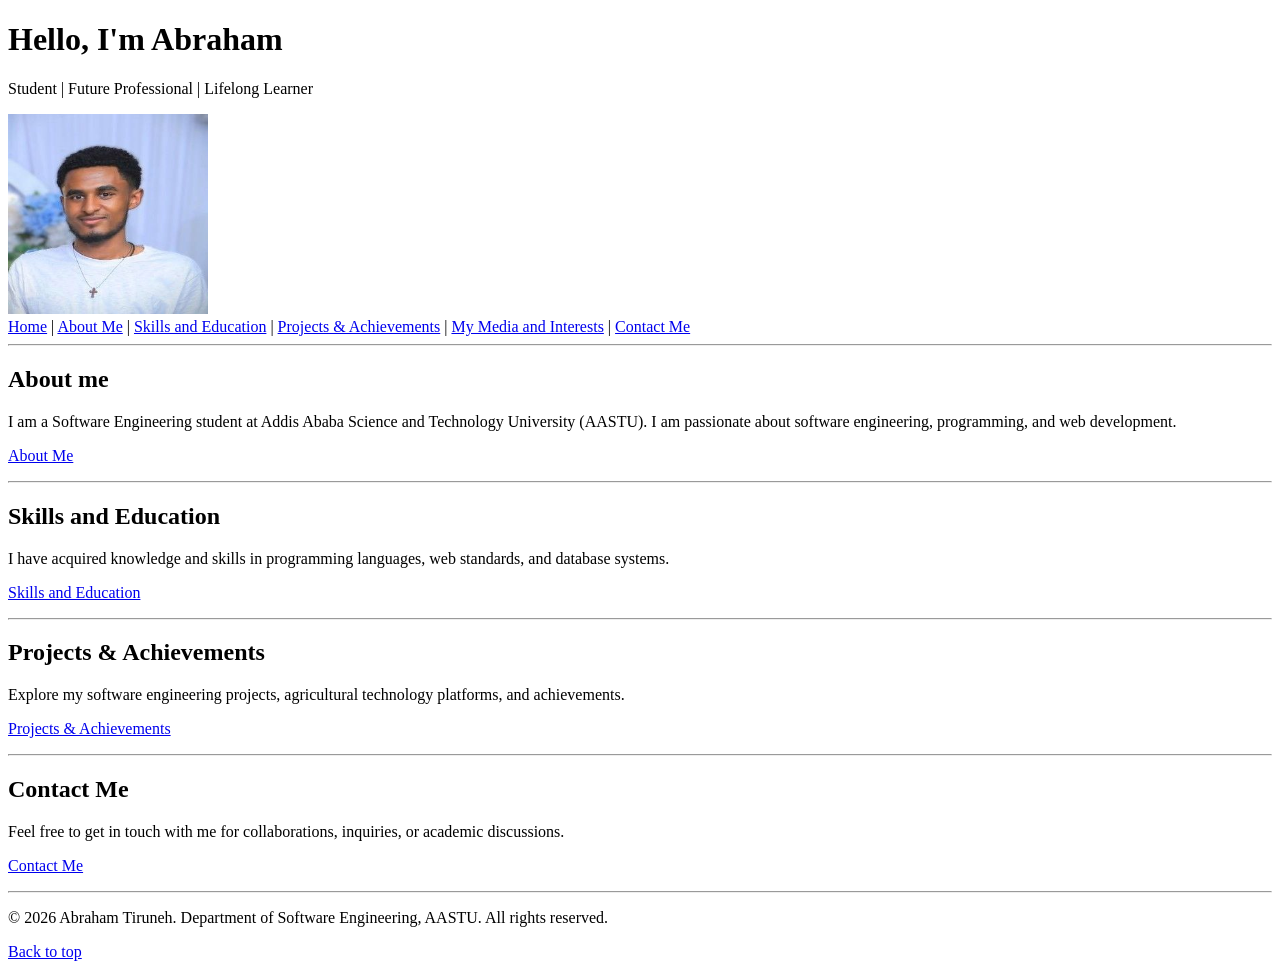
==== index.html @ ba100c98 "feat(home): implement personal portfolio homepage (index.html)" ====
<!DOCTYPE html>
<html lang="en">
<head>
    <meta charset="UTF-8">
    <meta name="viewport" content="width=device-width, initial-scale=1.0">
    <title>welcome to Abraham's portfolio</title>
</head>
<body id="top">

    <h1>Hello, I'm Abraham</h1>
    <p>Student | Future Professional | Lifelong Learner</p>
    <img src="files/profile.jpg" alt="Profile photo of Abraham" width="200" height="200">

    <nav>
        <a href="index.html">Home</a> | 
        <a href="about.html">About Me</a> | 
        <a href="skills.html">Skills and Education</a> | 
        <a href="projects.html">Projects &amp; Achievements</a> | 
        <a href="media.html">My Media and Interests</a> | 
        <a href="contact.html">Contact Me</a>
    </nav>

    <hr>

    <main>
        <section>
            <h1><b>About me</b></h1>
            <p>
                I am a Software Engineering student at Addis Ababa Science and Technology University (AASTU). 
                I am passionate about software engineering, programming, and web development.
            </p>
            <p>
                <a href="about.html">About Me</a>
            </p>
        </section>

        <hr>

        <section>
            <h1><b>Skills and Education</b></h1>
            <p>
                I have acquired knowledge and skills in programming languages, web standards, and database systems.
            </p>
            <p>
                <a href="skills.html">Skills and Education</a>
            </p>
        </section>

        <hr>

        <section>
            <h1><b>Projects &amp; Achievements</b></h1>
            <p>
                Explore my software engineering projects, agricultural technology platforms, and achievements.
            </p>
            <p>
                <a href="projects.html">Projects &amp; Achievements</a>
            </p>
        </section>

        <hr>

        <section>
            <h1><b>Contact Me</b></h1>
            <p>
                Feel free to get in touch with me for collaborations, inquiries, or academic discussions.
            </p>
            <p>
                <a href="contact.html">Contact Me</a>
            </p>
        </section>
    </main>

    <hr>

    <footer>
        <p>&copy; 2026 Abraham Tiruneh. Department of Software Engineering, AASTU. All rights reserved.</p>
        <p><a href="#top">Back to top</a></p>
    </footer>

</body>
</html>
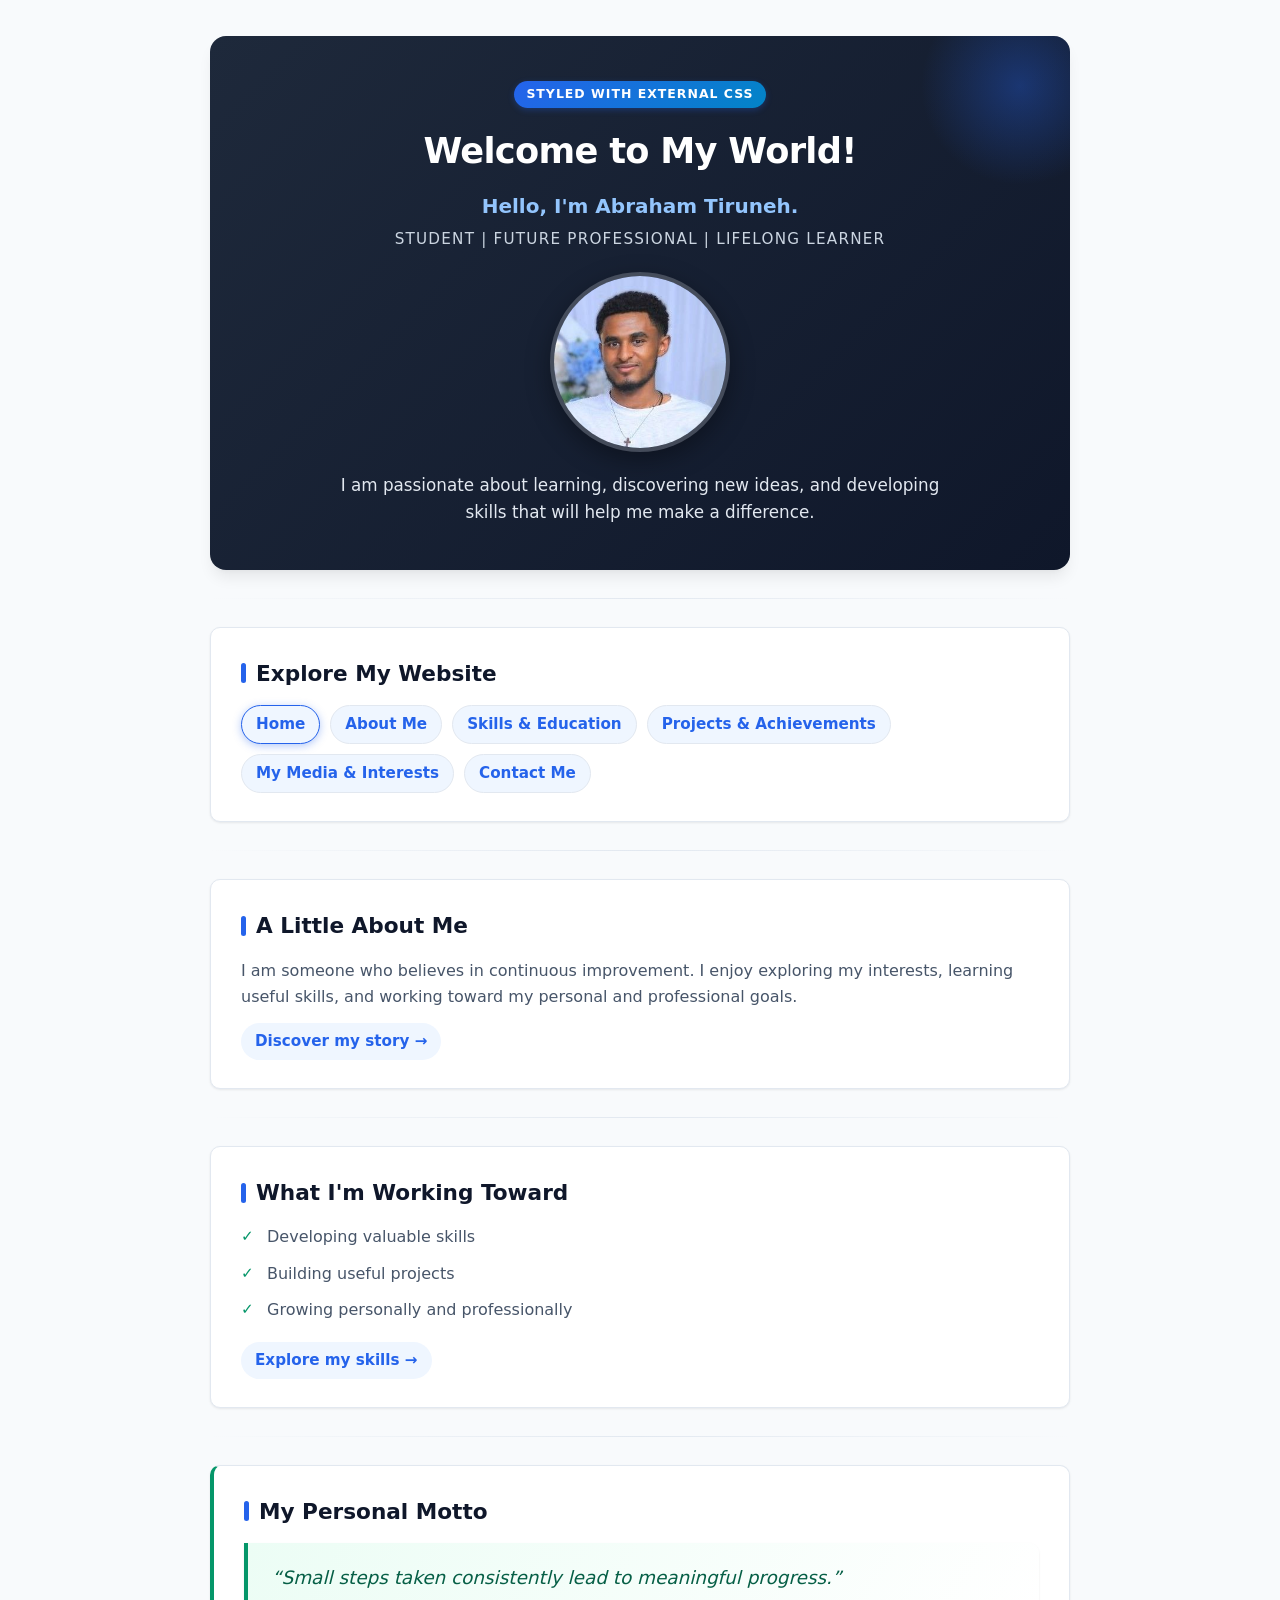
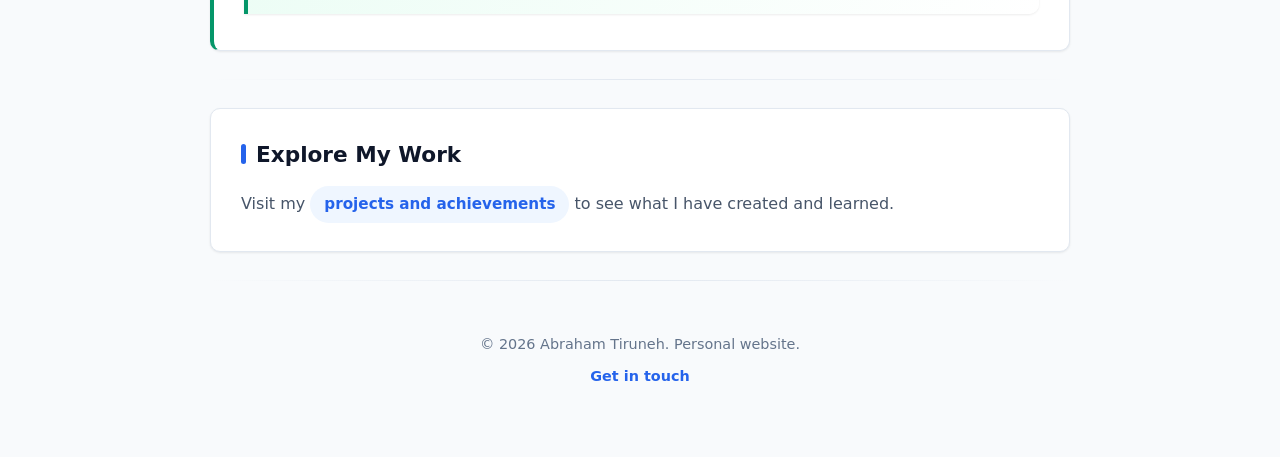
==== commit c4aa8a05: "feat: align HTML with lab specs, implement external, internal, and inline CSS techniques, and remove" ====
--- a/index.html
+++ b/index.html
@@ -3,70 +3,94 @@
 <head>
     <meta charset="UTF-8">
     <meta name="viewport" content="width=device-width, initial-scale=1.0">
-    <title>welcome to Abraham's portfolio</title>
+    <title>Welcome to Abraham's World!</title>
+
+    <link rel="stylesheet" href="style.css">
+
+    <style>
+        .css-demo-badge {
+            display: inline-block;
+            background: linear-gradient(135deg, #2563eb, #0284c7);
+            color: #ffffff;
+            font-size: 0.78rem;
+            font-weight: 700;
+            padding: 3px 12px;
+            border-radius: 9999px;
+            text-transform: uppercase;
+            letter-spacing: 0.08em;
+            margin-bottom: 14px;
+            box-shadow: 0 2px 6px rgba(37, 99, 235, 0.3);
+        }
+    </style>
 </head>
 <body id="top">
 
-    <h1>Hello, I'm Abraham</h1>
-    <p>Student | Future Professional | Lifelong Learner</p>
-    <img src="files/profile.jpg" alt="Profile photo of Abraham" width="200" height="200">
-
-    <nav>
-        <a href="index.html">Home</a> | 
-        <a href="about.html">About Me</a> | 
-        <a href="skills.html">Skills and Education</a> | 
-        <a href="projects.html">Projects &amp; Achievements</a> | 
-        <a href="media.html">My Media and Interests</a> | 
-        <a href="contact.html">Contact Me</a>
-    </nav>
+    <header>
+        <span class="css-demo-badge">Styled with External CSS</span>
+        <h1>Welcome to My World!</h1>
+        <p><strong>Hello, I'm Abraham Tiruneh.</strong></p>
+        <p>Student | Future Professional | Lifelong Learner</p>
+        <img src="files/profile.jpg" alt="Profile photo of Abraham Tiruneh" width="180" height="180">
+        <p>I am passionate about learning, discovering new ideas, and developing skills that will help me make a difference.</p>
+    </header>
 
     <hr>
 
     <main>
         <section>
-            <h1><b>About me</b></h1>
+            <h2>Explore My Website</h2>
+            <nav>
+                <a href="index.html">Home</a>
+                <a href="about.html">About Me</a>
+                <a href="skills.html">Skills &amp; Education</a>
+                <a href="projects.html">Projects &amp; Achievements</a>
+                <a href="media.html">My Media &amp; Interests</a>
+                <a href="contact.html">Contact Me</a>
+            </nav>
+        </section>
+
+        <hr>
+
+        <section>
+            <h2>A Little About Me</h2>
             <p>
-                I am a Software Engineering student at Addis Ababa Science and Technology University (AASTU). 
-                I am passionate about software engineering, programming, and web development.
+                I am someone who believes in continuous improvement. I enjoy exploring my interests,
+                learning useful skills, and working toward my personal and professional goals.
             </p>
             <p>
-                <a href="about.html">About Me</a>
+                <a href="about.html">Discover my story &rarr;</a>
             </p>
         </section>
 
         <hr>
 
         <section>
-            <h1><b>Skills and Education</b></h1>
+            <h2>What I'm Working Toward</h2>
+            <ul>
+                <li>Developing valuable skills</li>
+                <li>Building useful projects</li>
+                <li>Growing personally and professionally</li>
+            </ul>
             <p>
-                I have acquired knowledge and skills in programming languages, web standards, and database systems.
-            </p>
-            <p>
-                <a href="skills.html">Skills and Education</a>
+                <a href="skills.html">Explore my skills &rarr;</a>
             </p>
         </section>
 
         <hr>
 
-        <section>
-            <h1><b>Projects &amp; Achievements</b></h1>
-            <p>
-                Explore my software engineering projects, agricultural technology platforms, and achievements.
-            </p>
-            <p>
-                <a href="projects.html">Projects &amp; Achievements</a>
-            </p>
+        <section style="border-left: 4px solid #059669; background: #ffffff;">
+            <h2>My Personal Motto</h2>
+            <blockquote style="background: linear-gradient(120deg, #ecfdf5 0%, #ffffff 100%); border-left-color: #059669;">
+                <p style="color: #065f46;">&ldquo;Small steps taken consistently lead to meaningful progress.&rdquo;</p>
+            </blockquote>
         </section>
 
         <hr>
 
         <section>
-            <h1><b>Contact Me</b></h1>
+            <h2>Explore My Work</h2>
             <p>
-                Feel free to get in touch with me for collaborations, inquiries, or academic discussions.
-            </p>
-            <p>
-                <a href="contact.html">Contact Me</a>
+                Visit my <a href="projects.html">projects and achievements</a> to see what I have created and learned.
             </p>
         </section>
     </main>
@@ -74,8 +98,8 @@
     <hr>
 
     <footer>
-        <p>&copy; 2026 Abraham Tiruneh. Department of Software Engineering, AASTU. All rights reserved.</p>
-        <p><a href="#top">Back to top</a></p>
+        <p>&copy; 2026 Abraham Tiruneh. Personal website.</p>
+        <p><a href="contact.html">Get in touch</a></p>
     </footer>
 
 </body>
--- a/style.css
+++ b/style.css
@@ -0,0 +1,312 @@
+:root {
+    --bg-page: #f8fafc;
+    --bg-card: #ffffff;
+    --bg-card-subtle: #f1f5f9;
+    --text-primary: #0f172a;
+    --text-secondary: #475569;
+    --text-muted: #64748b;
+    --primary: #2563eb;
+    --primary-hover: #1d4ed8;
+    --primary-light: #eff6ff;
+    --accent-emerald: #059669;
+    --accent-emerald-light: #ecfdf5;
+    --border: #e2e8f0;
+    --border-focus: #3b82f6;
+    --shadow-sm: 0 1px 3px rgba(0, 0, 0, 0.05), 0 1px 2px rgba(0, 0, 0, 0.03);
+    --shadow-md: 0 4px 6px -1px rgba(0, 0, 0, 0.07), 0 2px 4px -2px rgba(0, 0, 0, 0.05);
+    --shadow-lg: 0 10px 15px -3px rgba(0, 0, 0, 0.08), 0 4px 6px -4px rgba(0, 0, 0, 0.04);
+    --radius-sm: 6px;
+    --radius-md: 10px;
+    --radius-lg: 16px;
+    --radius-full: 9999px;
+    --font-sans: system-ui, -apple-system, BlinkMacSystemFont, 'Segoe UI', Roboto, Helvetica, Arial, sans-serif;
+    --transition: all 0.2s cubic-bezier(0.4, 0, 0.2, 1);
+}
+
+* {
+    box-sizing: border-box;
+    margin: 0;
+    padding: 0;
+}
+
+body {
+    background-color: var(--bg-page);
+    color: var(--text-primary);
+    font-family: var(--font-sans);
+    line-height: 1.65;
+    font-size: 16px;
+    max-width: 900px;
+    margin: 0 auto;
+    padding: 36px 20px 60px 20px;
+    -webkit-font-smoothing: antialiased;
+}
+
+hr {
+    border: none;
+    height: 1px;
+    background: linear-gradient(to right, transparent, var(--border), transparent);
+    margin: 28px 0;
+}
+
+header {
+    background: linear-gradient(135deg, #1e293b 0%, #0f172a 100%);
+    color: #ffffff;
+    border-radius: var(--radius-lg);
+    padding: 44px 32px;
+    text-align: center;
+    box-shadow: var(--shadow-lg);
+    position: relative;
+    overflow: hidden;
+    margin-bottom: 28px;
+}
+
+header::before {
+    content: "";
+    position: absolute;
+    top: -50px;
+    right: -50px;
+    width: 200px;
+    height: 200px;
+    background: radial-gradient(circle, rgba(37, 99, 235, 0.35) 0%, transparent 70%);
+    border-radius: 50%;
+    pointer-events: none;
+}
+
+header h1 {
+    font-size: 2.2rem;
+    font-weight: 800;
+    letter-spacing: -0.02em;
+    margin-bottom: 10px;
+    color: #ffffff;
+}
+
+header p strong {
+    display: inline-block;
+    font-size: 1.25rem;
+    color: #93c5fd;
+    font-weight: 600;
+    margin-bottom: 4px;
+}
+
+header p:nth-of-type(2) {
+    font-size: 0.95rem;
+    color: #cbd5e1;
+    font-weight: 500;
+    text-transform: uppercase;
+    letter-spacing: 0.08em;
+    margin-bottom: 20px;
+}
+
+header img {
+    display: block;
+    margin: 0 auto 20px auto;
+    border-radius: 50%;
+    border: 4px solid rgba(255, 255, 255, 0.2);
+    box-shadow: 0 8px 24px rgba(0, 0, 0, 0.35);
+    transition: var(--transition);
+    object-fit: cover;
+}
+
+header img:hover {
+    transform: scale(1.04);
+    border-color: #60a5fa;
+}
+
+header p:last-of-type {
+    max-width: 620px;
+    margin: 0 auto;
+    color: #e2e8f0;
+    font-size: 1.05rem;
+    line-height: 1.6;
+}
+
+nav {
+    display: flex;
+    flex-wrap: wrap;
+    gap: 10px;
+    align-items: center;
+    margin-top: 14px;
+}
+
+nav a {
+    color: var(--text-secondary);
+    text-decoration: none;
+    font-weight: 600;
+    font-size: 0.92rem;
+    padding: 8px 16px;
+    background-color: var(--bg-card-subtle);
+    border: 1px solid var(--border);
+    border-radius: var(--radius-full);
+    transition: var(--transition);
+}
+
+nav a:hover {
+    background-color: var(--primary);
+    color: #ffffff;
+    border-color: var(--primary);
+    transform: translateY(-2px);
+    box-shadow: var(--shadow-sm);
+}
+
+nav a[href="index.html"] {
+    background-color: var(--primary);
+    color: #ffffff;
+    border-color: var(--primary);
+    box-shadow: 0 2px 8px rgba(37, 99, 235, 0.35);
+}
+
+section {
+    background: var(--bg-card);
+    border: 1px solid var(--border);
+    border-radius: var(--radius-md);
+    padding: 28px 30px;
+    box-shadow: var(--shadow-sm);
+    transition: var(--transition);
+    margin-bottom: 22px;
+}
+
+section:hover {
+    box-shadow: var(--shadow-md);
+    border-color: #cbd5e1;
+}
+
+h2 {
+    font-size: 1.35rem;
+    font-weight: 700;
+    color: var(--text-primary);
+    margin-bottom: 14px;
+    display: flex;
+    align-items: center;
+    gap: 10px;
+}
+
+h2::before {
+    content: "";
+    display: inline-block;
+    width: 5px;
+    height: 20px;
+    background: var(--primary);
+    border-radius: var(--radius-sm);
+}
+
+section p {
+    color: var(--text-secondary);
+    margin-bottom: 12px;
+}
+
+section p:last-child {
+    margin-bottom: 0;
+}
+
+section a[href$=".html"] {
+    display: inline-flex;
+    align-items: center;
+    gap: 6px;
+    color: var(--primary);
+    text-decoration: none;
+    font-weight: 600;
+    font-size: 0.95rem;
+    padding: 6px 14px;
+    background-color: var(--primary-light);
+    border-radius: var(--radius-full);
+    transition: var(--transition);
+}
+
+section a[href$=".html"]:hover {
+    background-color: var(--primary);
+    color: #ffffff;
+    transform: translateX(3px);
+}
+
+section p a:not([href$=".html"]) {
+    color: var(--primary);
+    text-decoration: underline;
+    text-underline-offset: 3px;
+    font-weight: 600;
+}
+
+section p a:not([href$=".html"]):hover {
+    color: var(--primary-hover);
+}
+
+ul {
+    list-style: none;
+    margin: 14px 0 18px 0;
+    display: grid;
+    gap: 10px;
+}
+
+ul li {
+    position: relative;
+    padding-left: 26px;
+    color: var(--text-secondary);
+    font-weight: 500;
+}
+
+ul li::before {
+    content: "✓";
+    position: absolute;
+    left: 0;
+    top: 0;
+    color: var(--accent-emerald);
+    font-weight: 800;
+    font-size: 0.95rem;
+}
+
+blockquote {
+    background: linear-gradient(120deg, #eff6ff 0%, #f8fafc 100%);
+    border-left: 4px solid var(--primary);
+    border-radius: 0 var(--radius-md) var(--radius-md) 0;
+    padding: 20px 24px;
+    margin: 8px 0;
+    font-style: italic;
+    font-size: 1.15rem;
+    color: var(--text-primary);
+    box-shadow: var(--shadow-sm);
+}
+
+blockquote p {
+    color: #1e3a8a;
+    font-weight: 500;
+    margin: 0;
+}
+
+footer {
+    text-align: center;
+    padding-top: 24px;
+    color: var(--text-muted);
+    font-size: 0.9rem;
+}
+
+footer p {
+    margin-bottom: 8px;
+}
+
+footer a {
+    color: var(--primary);
+    text-decoration: none;
+    font-weight: 600;
+    transition: var(--transition);
+}
+
+footer a:hover {
+    text-decoration: underline;
+}
+
+@media (max-width: 640px) {
+    body {
+        padding: 16px 14px 40px 14px;
+    }
+    header {
+        padding: 32px 20px;
+    }
+    header h1 {
+        font-size: 1.75rem;
+    }
+    nav {
+        justify-content: center;
+    }
+    section {
+        padding: 20px 18px;
+    }
+}
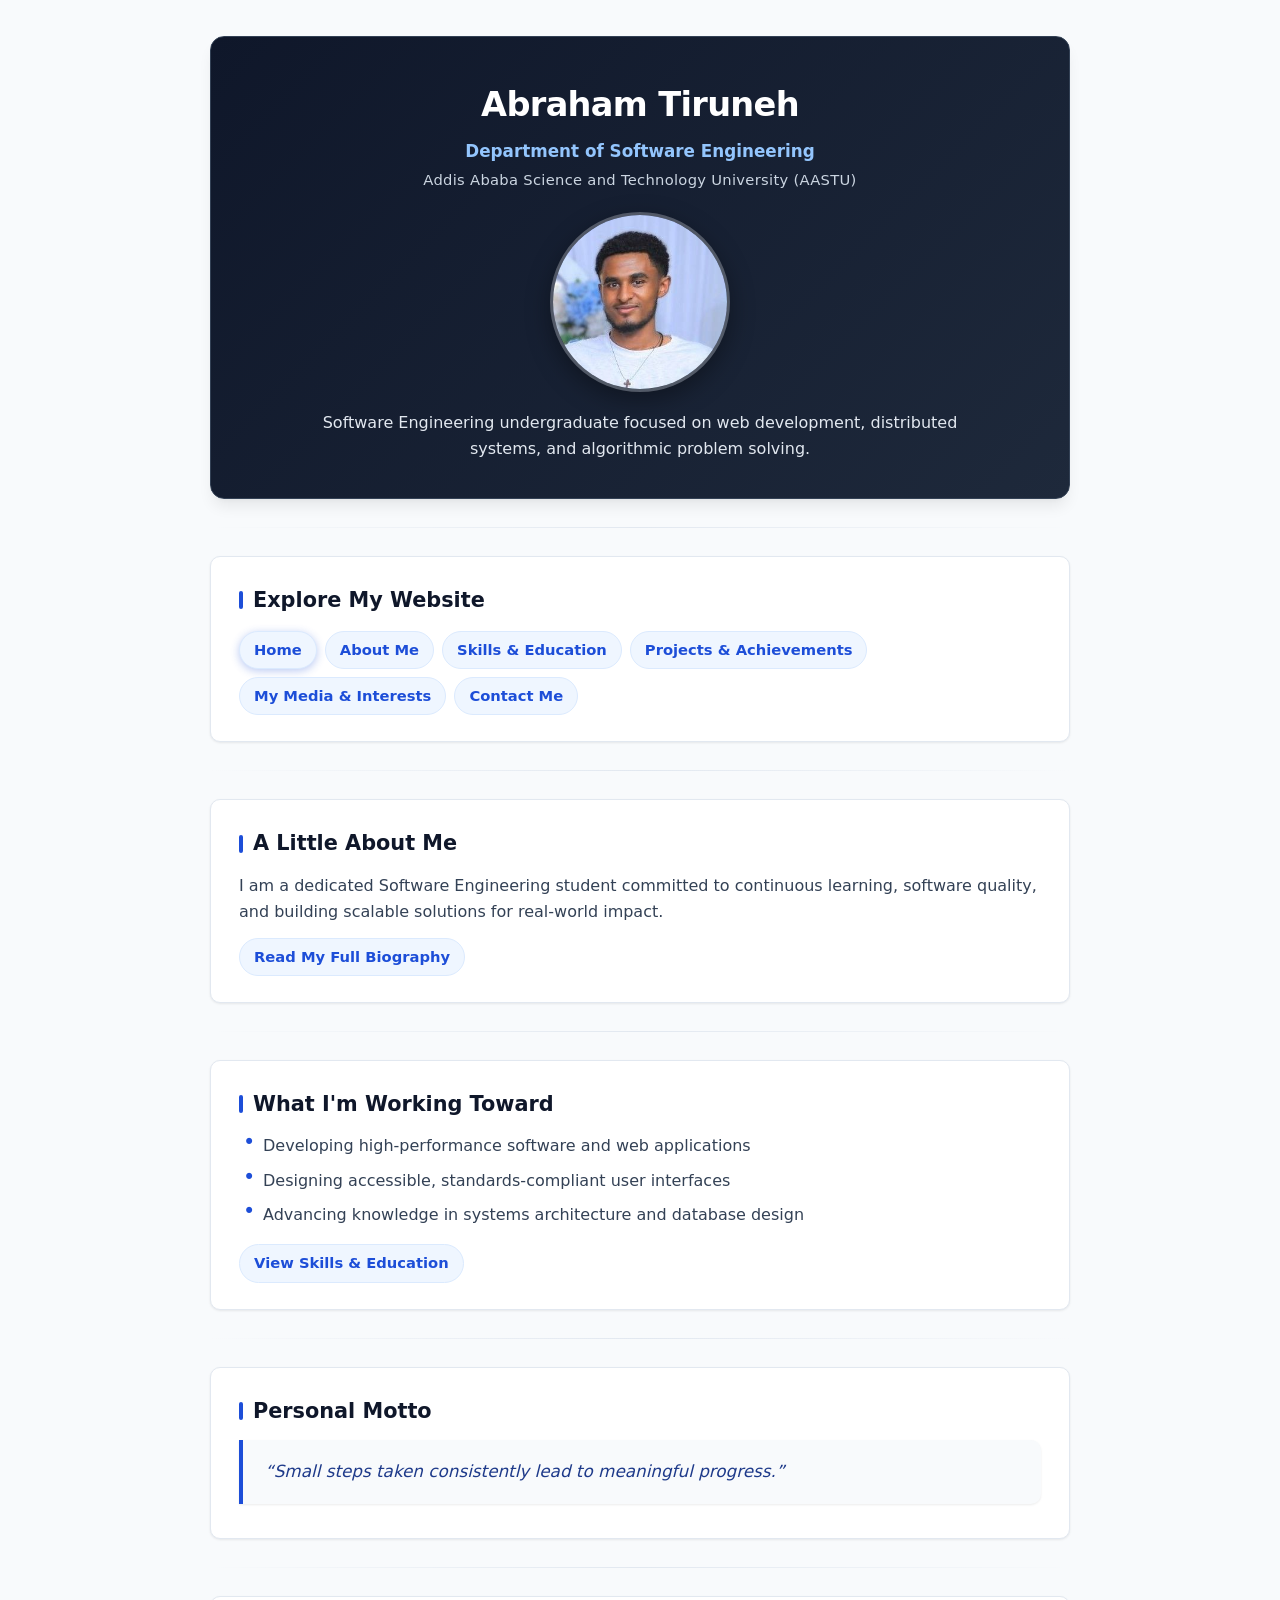
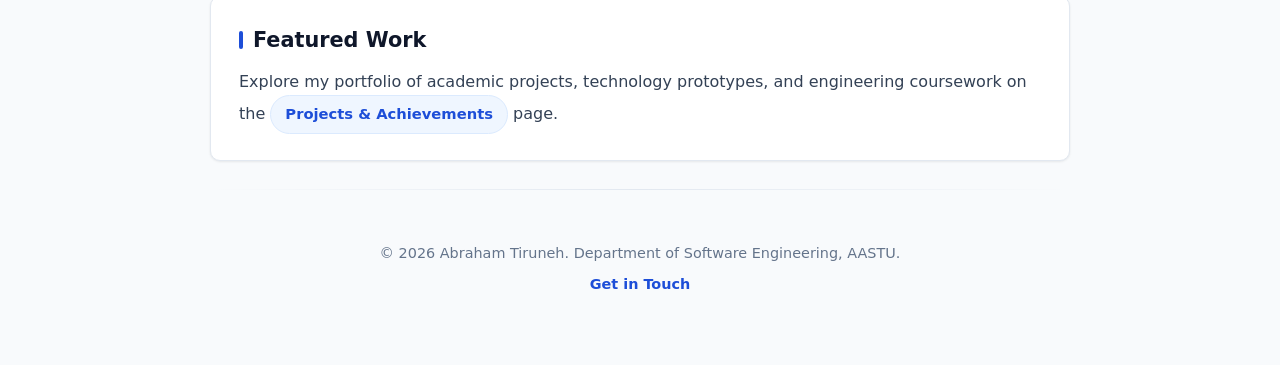
==== commit 3a85a802: "style: remove meta-labels, sanitize placeholder text, and refine academic design across all pages" ====
--- a/index.html
+++ b/index.html
@@ -3,35 +3,17 @@
 <head>
     <meta charset="UTF-8">
     <meta name="viewport" content="width=device-width, initial-scale=1.0">
-    <title>Welcome to Abraham's World!</title>
-
+    <title>Abraham Tiruneh | Software Engineering Portfolio</title>
     <link rel="stylesheet" href="style.css">
-
-    <style>
-        .css-demo-badge {
-            display: inline-block;
-            background: linear-gradient(135deg, #2563eb, #0284c7);
-            color: #ffffff;
-            font-size: 0.78rem;
-            font-weight: 700;
-            padding: 3px 12px;
-            border-radius: 9999px;
-            text-transform: uppercase;
-            letter-spacing: 0.08em;
-            margin-bottom: 14px;
-            box-shadow: 0 2px 6px rgba(37, 99, 235, 0.3);
-        }
-    </style>
 </head>
 <body id="top">
 
     <header>
-        <span class="css-demo-badge">Styled with External CSS</span>
-        <h1>Welcome to My World!</h1>
-        <p><strong>Hello, I'm Abraham Tiruneh.</strong></p>
-        <p>Student | Future Professional | Lifelong Learner</p>
+        <h1>Abraham Tiruneh</h1>
+        <p><strong>Department of Software Engineering</strong></p>
+        <p>Addis Ababa Science and Technology University (AASTU)</p>
         <img src="files/profile.jpg" alt="Profile photo of Abraham Tiruneh" width="180" height="180">
-        <p>I am passionate about learning, discovering new ideas, and developing skills that will help me make a difference.</p>
+        <p>Software Engineering undergraduate focused on web development, distributed systems, and algorithmic problem solving.</p>
     </header>
 
     <hr>
@@ -54,11 +36,11 @@
         <section>
             <h2>A Little About Me</h2>
             <p>
-                I am someone who believes in continuous improvement. I enjoy exploring my interests,
-                learning useful skills, and working toward my personal and professional goals.
+                I am a dedicated Software Engineering student committed to continuous learning, software quality, 
+                and building scalable solutions for real-world impact.
             </p>
             <p>
-                <a href="about.html">Discover my story &rarr;</a>
+                <a href="about.html">Read My Full Biography</a>
             </p>
         </section>
 
@@ -67,30 +49,31 @@
         <section>
             <h2>What I'm Working Toward</h2>
             <ul>
-                <li>Developing valuable skills</li>
-                <li>Building useful projects</li>
-                <li>Growing personally and professionally</li>
+                <li>Developing high-performance software and web applications</li>
+                <li>Designing accessible, standards-compliant user interfaces</li>
+                <li>Advancing knowledge in systems architecture and database design</li>
             </ul>
             <p>
-                <a href="skills.html">Explore my skills &rarr;</a>
+                <a href="skills.html">View Skills &amp; Education</a>
             </p>
         </section>
 
         <hr>
 
-        <section style="border-left: 4px solid #059669; background: #ffffff;">
-            <h2>My Personal Motto</h2>
-            <blockquote style="background: linear-gradient(120deg, #ecfdf5 0%, #ffffff 100%); border-left-color: #059669;">
-                <p style="color: #065f46;">&ldquo;Small steps taken consistently lead to meaningful progress.&rdquo;</p>
+        <section>
+            <h2>Personal Motto</h2>
+            <blockquote>
+                <p>&ldquo;Small steps taken consistently lead to meaningful progress.&rdquo;</p>
             </blockquote>
         </section>
 
         <hr>
 
         <section>
-            <h2>Explore My Work</h2>
+            <h2>Featured Work</h2>
             <p>
-                Visit my <a href="projects.html">projects and achievements</a> to see what I have created and learned.
+                Explore my portfolio of academic projects, technology prototypes, and engineering coursework on the 
+                <a href="projects.html">Projects &amp; Achievements</a> page.
             </p>
         </section>
     </main>
@@ -98,8 +81,8 @@
     <hr>
 
     <footer>
-        <p>&copy; 2026 Abraham Tiruneh. Personal website.</p>
-        <p><a href="contact.html">Get in touch</a></p>
+        <p>&copy; 2026 Abraham Tiruneh. Department of Software Engineering, AASTU.</p>
+        <p><a href="contact.html">Get in Touch</a></p>
     </footer>
 
 </body>
--- a/style.css
+++ b/style.css
@@ -3,21 +3,19 @@
     --bg-card: #ffffff;
     --bg-card-subtle: #f1f5f9;
     --text-primary: #0f172a;
-    --text-secondary: #475569;
+    --text-secondary: #334155;
     --text-muted: #64748b;
-    --primary: #2563eb;
-    --primary-hover: #1d4ed8;
+    --primary: #1d4ed8;
+    --primary-hover: #1e40af;
     --primary-light: #eff6ff;
     --accent-emerald: #059669;
-    --accent-emerald-light: #ecfdf5;
     --border: #e2e8f0;
-    --border-focus: #3b82f6;
     --shadow-sm: 0 1px 3px rgba(0, 0, 0, 0.05), 0 1px 2px rgba(0, 0, 0, 0.03);
     --shadow-md: 0 4px 6px -1px rgba(0, 0, 0, 0.07), 0 2px 4px -2px rgba(0, 0, 0, 0.05);
     --shadow-lg: 0 10px 15px -3px rgba(0, 0, 0, 0.08), 0 4px 6px -4px rgba(0, 0, 0, 0.04);
     --radius-sm: 6px;
     --radius-md: 10px;
-    --radius-lg: 16px;
+    --radius-lg: 14px;
     --radius-full: 9999px;
     --font-sans: system-ui, -apple-system, BlinkMacSystemFont, 'Segoe UI', Roboto, Helvetica, Arial, sans-serif;
     --transition: all 0.2s cubic-bezier(0.4, 0, 0.2, 1);
@@ -49,81 +47,69 @@
 }
 
 header {
-    background: linear-gradient(135deg, #1e293b 0%, #0f172a 100%);
+    background: linear-gradient(135deg, #0f172a 0%, #1e293b 100%);
     color: #ffffff;
     border-radius: var(--radius-lg);
-    padding: 44px 32px;
+    padding: 40px 32px 36px 32px;
     text-align: center;
     box-shadow: var(--shadow-lg);
     position: relative;
     overflow: hidden;
     margin-bottom: 28px;
-}
-
-header::before {
-    content: "";
-    position: absolute;
-    top: -50px;
-    right: -50px;
-    width: 200px;
-    height: 200px;
-    background: radial-gradient(circle, rgba(37, 99, 235, 0.35) 0%, transparent 70%);
-    border-radius: 50%;
-    pointer-events: none;
+    border: 1px solid #334155;
 }
 
 header h1 {
-    font-size: 2.2rem;
+    font-size: 2.1rem;
     font-weight: 800;
     letter-spacing: -0.02em;
-    margin-bottom: 10px;
+    margin-bottom: 6px;
     color: #ffffff;
 }
 
 header p strong {
     display: inline-block;
-    font-size: 1.25rem;
+    font-size: 1.05rem;
     color: #93c5fd;
     font-weight: 600;
-    margin-bottom: 4px;
+    margin-bottom: 2px;
 }
 
 header p:nth-of-type(2) {
-    font-size: 0.95rem;
+    font-size: 0.92rem;
     color: #cbd5e1;
     font-weight: 500;
-    text-transform: uppercase;
-    letter-spacing: 0.08em;
     margin-bottom: 20px;
+    letter-spacing: 0.02em;
 }
 
 header img {
     display: block;
-    margin: 0 auto 20px auto;
+    margin: 0 auto 18px auto;
     border-radius: 50%;
-    border: 4px solid rgba(255, 255, 255, 0.2);
+    border: 3px solid rgba(255, 255, 255, 0.25);
     box-shadow: 0 8px 24px rgba(0, 0, 0, 0.35);
     transition: var(--transition);
     object-fit: cover;
 }
 
 header img:hover {
-    transform: scale(1.04);
+    transform: scale(1.03);
     border-color: #60a5fa;
 }
 
 header p:last-of-type {
-    max-width: 620px;
+    max-width: 640px;
     margin: 0 auto;
     color: #e2e8f0;
-    font-size: 1.05rem;
+    font-size: 1rem;
     line-height: 1.6;
 }
 
 nav {
     display: flex;
     flex-wrap: wrap;
-    gap: 10px;
+    gap: 8px;
     align-items: center;
     margin-top: 14px;
 }
@@ -133,7 +119,7 @@
     text-decoration: none;
     font-weight: 600;
     font-size: 0.92rem;
-    padding: 8px 16px;
+    padding: 7px 15px;
     background-color: var(--bg-card-subtle);
     border: 1px solid var(--border);
     border-radius: var(--radius-full);
@@ -144,7 +130,7 @@
     background-color: var(--primary);
     color: #ffffff;
     border-color: var(--primary);
-    transform: translateY(-2px);
+    transform: translateY(-1px);
     box-shadow: var(--shadow-sm);
 }
 
@@ -152,14 +138,14 @@
     background-color: var(--primary);
     color: #ffffff;
     border-color: var(--primary);
-    box-shadow: 0 2px 8px rgba(37, 99, 235, 0.35);
+    box-shadow: 0 2px 8px rgba(29, 78, 216, 0.3);
 }
 
 section {
     background: var(--bg-card);
     border: 1px solid var(--border);
     border-radius: var(--radius-md);
-    padding: 28px 30px;
+    padding: 26px 28px;
     box-shadow: var(--shadow-sm);
     transition: var(--transition);
     margin-bottom: 22px;
@@ -171,10 +157,10 @@
 }
 
 h2 {
-    font-size: 1.35rem;
+    font-size: 1.3rem;
     font-weight: 700;
     color: var(--text-primary);
-    margin-bottom: 14px;
+    margin-bottom: 12px;
     display: flex;
     align-items: center;
     gap: 10px;
@@ -183,10 +169,10 @@
 h2::before {
     content: "";
     display: inline-block;
-    width: 5px;
-    height: 20px;
+    width: 4px;
+    height: 18px;
     background: var(--primary);
-    border-radius: var(--radius-sm);
+    border-radius: 2px;
 }
 
 section p {
@@ -201,13 +187,13 @@
 section a[href$=".html"] {
     display: inline-flex;
     align-items: center;
-    gap: 6px;
     color: var(--primary);
     text-decoration: none;
     font-weight: 600;
-    font-size: 0.95rem;
+    font-size: 0.92rem;
     padding: 6px 14px;
     background-color: var(--primary-light);
+    border: 1px solid #dbeafe;
     border-radius: var(--radius-full);
     transition: var(--transition);
 }
@@ -215,7 +201,7 @@
 section a[href$=".html"]:hover {
     background-color: var(--primary);
     color: #ffffff;
-    transform: translateX(3px);
+    border-color: var(--primary);
 }
 
 section p a:not([href$=".html"]) {
@@ -231,43 +217,42 @@
 
 ul {
     list-style: none;
-    margin: 14px 0 18px 0;
+    margin: 12px 0 16px 0;
     display: grid;
-    gap: 10px;
+    gap: 8px;
 }
 
 ul li {
     position: relative;
-    padding-left: 26px;
+    padding-left: 24px;
     color: var(--text-secondary);
     font-weight: 500;
 }
 
 ul li::before {
-    content: "✓";
+    content: "•";
     position: absolute;
-    left: 0;
-    top: 0;
-    color: var(--accent-emerald);
-    font-weight: 800;
-    font-size: 0.95rem;
+    left: 4px;
+    top: -1px;
+    color: var(--primary);
+    font-size: 1.3rem;
+    line-height: 1;
 }
 
 blockquote {
-    background: linear-gradient(120deg, #eff6ff 0%, #f8fafc 100%);
+    background: #f8fafc;
     border-left: 4px solid var(--primary);
     border-radius: 0 var(--radius-md) var(--radius-md) 0;
-    padding: 20px 24px;
+    padding: 18px 22px;
     margin: 8px 0;
-    font-style: italic;
-    font-size: 1.15rem;
-    color: var(--text-primary);
     box-shadow: var(--shadow-sm);
 }
 
 blockquote p {
     color: #1e3a8a;
+    font-style: italic;
     font-weight: 500;
+    font-size: 1.05rem;
     margin: 0;
 }
 
@@ -298,10 +283,10 @@
         padding: 16px 14px 40px 14px;
     }
     header {
-        padding: 32px 20px;
+        padding: 30px 18px;
     }
     header h1 {
-        font-size: 1.75rem;
+        font-size: 1.7rem;
     }
     nav {
         justify-content: center;
